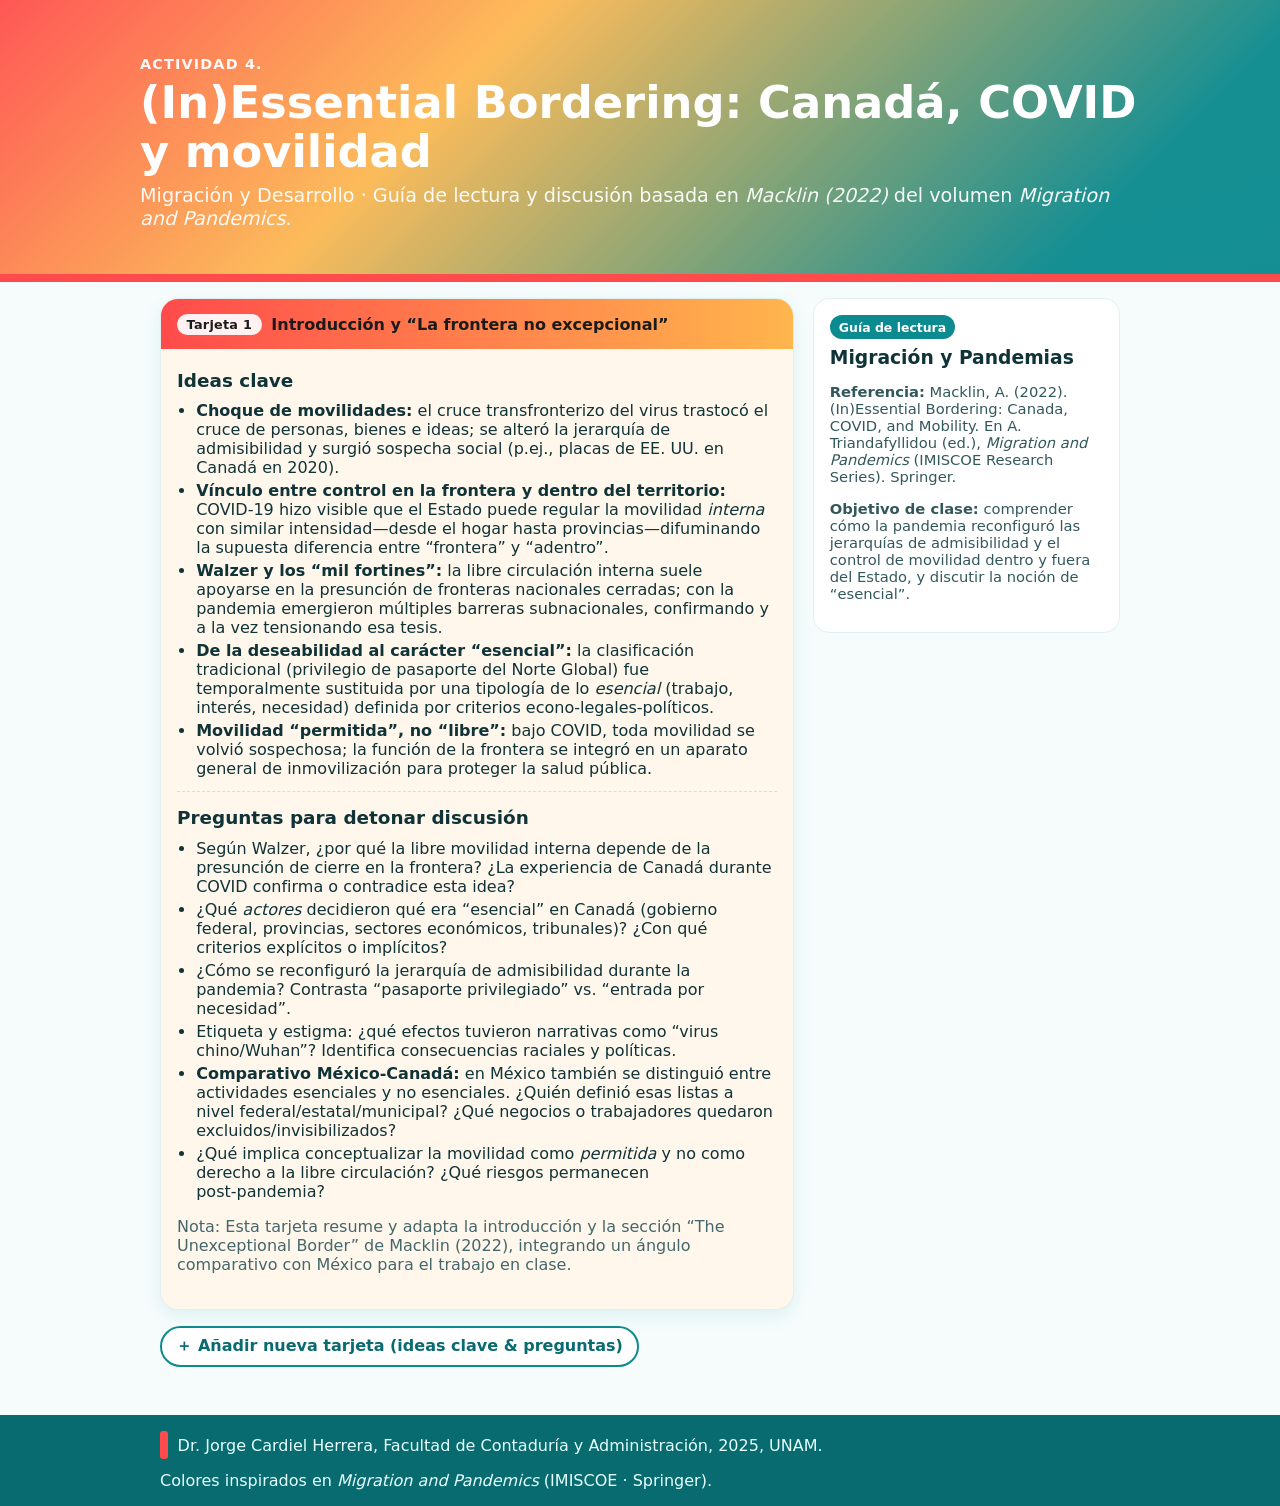
==== index.html @ 2a0f1d70 "index" ====
<!DOCTYPE html>
<html lang="es">
<head>
  <meta charset="utf-8" />
  <meta name="viewport" content="width=device-width, initial-scale=1" />
  <title>Actividad 4 · (In)Essential Bordering: Canadá, COVID y movilidad</title>
  <style>
    :root{
      /* Paleta inspirada en la portada del libro */
      --teal:#0b8a8f; /* fondo principal */
      --teal-dark:#086b6f;
      --sun:#ffb64d;  /* acentos cálidos */
      --coral:#ff4b4b;/* ribete lateral rojo */
      --cream:#fff7ec;/* fondo suave para tarjetas */
      --ink:#103338;  /* texto principal */
    }
    *{box-sizing:border-box}
    html,body{margin:0;padding:0;font-family:system-ui,-apple-system,Segoe UI,Roboto,Helvetica,Arial,sans-serif;color:var(--ink);background:#f6fcfc}
    a{color:var(--teal-dark);text-decoration:none}
    a:hover{text-decoration:underline}

    /* Header */
    header{position:relative;overflow:hidden;color:white}
    .hero{
      padding:3.5rem 1.25rem 2.75rem;
      background: linear-gradient(135deg, rgba(255,75,75,.92), rgba(255,182,77,.90) 35%, rgba(11,138,143,.95) 85%), url('data:image/svg+xml;utf8,<svg xmlns="http://www.w3.org/2000/svg" width="1200" height="400"><defs><linearGradient id="g" x1="0" y1="0" x2="1" y2="1"><stop offset="0%" stop-color="%23ffb64d"/><stop offset="100%" stop-color="%230b8a8f"/></linearGradient></defs><rect width="1200" height="400" fill="url(%23g)" opacity="0.25"/></svg>');
      background-size:cover;
      border-bottom:8px solid var(--coral);
    }
    .hero-inner{max-width:1000px;margin:0 auto}
    .kicker{letter-spacing:.08em;text-transform:uppercase;font-weight:800;font-size:.9rem;opacity:.95}
    .title{margin:.35rem 0 0;font-size:clamp(1.6rem,4.2vw,2.8rem);font-weight:900;line-height:1.1}
    .subtitle{margin:.5rem 0 0;font-size:clamp(1rem,2.3vw,1.2rem);opacity:.95}

    /* Layout */
    .container{max-width:1000px;margin:0 auto;padding:1rem 1.25rem}
    .grid{display:grid;gap:1.2rem}
    @media (min-width:760px){
      .grid{grid-template-columns:repeat(12,1fr)}
      .col-8{grid-column:span 8}
      .col-4{grid-column:span 4}
    }

    /* Card */
    .card{background:var(--cream);border-radius:18px;border:1px solid #e3efef;box-shadow:0 6px 18px rgba(11,138,143,.10);overflow:hidden}
    .card-header{display:flex;align-items:center;gap:.6rem;padding:.9rem 1rem;background:linear-gradient(90deg,var(--coral),var(--sun));color:#1b1b1b;font-weight:800}
    .pill{background:rgba(255,255,255,.92);padding:.2rem .6rem;border-radius:999px;font-size:.8rem;letter-spacing:.02em}
    .card-body{padding:1.1rem 1rem 1.2rem}
    .h3{margin:.2rem 0 .65rem;font-size:1.15rem}
    .muted{color:#44676c}
    ul{margin:.4rem 0 .8rem;padding-left:1.2rem}
    li{margin:.25rem 0}
    .q-list{border-top:1px dashed #cbe3e5;padding-top:.75rem;margin-top:.75rem}

    /* Side panel (meta) */
    .panel{background:white;border:1px solid #e3efef;border-radius:16px;padding:1rem;position:sticky;top:1rem}
    .badge{display:inline-block;background:var(--teal);color:white;border-radius:999px;padding:.28rem .55rem;font-size:.78rem;font-weight:700}
    .meta{font-size:.92rem;color:#33585c}

    /* Footer */
    footer{margin-top:2rem;background:var(--teal-dark);color:#e6ffff}
    .footer-inner{max-width:1000px;margin:0 auto;padding:1rem 1.25rem;display:flex;flex-wrap:wrap;align-items:center;gap:.75rem;justify-content:space-between}
    .brand{display:flex;align-items:center;gap:.6rem}
    .brand .stripe{width:8px;height:28px;background:var(--coral);border-radius:3px}

    /* Add button */
    .add{display:inline-flex;align-items:center;gap:.5rem;border:2px solid var(--teal);border-radius:999px;padding:.5rem .9rem;font-weight:700;background:white}
    .add:hover{background:#ebfffe}
  </style>
</head>
<body>
  <header>
    <div class="hero">
      <div class="hero-inner">
        <div class="kicker">Actividad 4.</div>
        <h1 class="title">(In)Essential Bordering: Canadá, COVID y movilidad</h1>
        <p class="subtitle">Migración y Desarrollo · Guía de lectura y discusión basada en <em>Macklin (2022)</em> del volumen <em>Migration and Pandemics</em>.</p>
      </div>
    </div>
  </header>

  <main class="container">
    <div class="grid">
      <section class="col-8">
        <!-- TARJETA 1 -->
        <article class="card" id="t1">
          <div class="card-header">
            <span class="pill">Tarjeta 1</span>
            Introducción y “La frontera no excepcional”
          </div>
          <div class="card-body">
            <h3 class="h3">Ideas clave</h3>
            <ul>
              <li><strong>Choque de movilidades:</strong> el cruce transfronterizo del virus trastocó el cruce de personas, bienes e ideas; se alteró la jerarquía de admisibilidad y surgió sospecha social (p.ej., placas de EE.&nbsp;UU. en Canadá en 2020).</li>
              <li><strong>Vínculo entre control en la frontera y dentro del territorio:</strong> COVID-19 hizo visible que el Estado puede regular la movilidad <em>interna</em> con similar intensidad—desde el hogar hasta provincias—difuminando la supuesta diferencia entre “frontera” y “adentro”.</li>
              <li><strong>Walzer y los “mil fortines”:</strong> la libre circulación interna suele apoyarse en la presunción de fronteras nacionales cerradas; con la pandemia emergieron múltiples barreras subnacionales, confirmando y a la vez tensionando esa tesis.</li>
              <li><strong>De la deseabilidad al carácter “esencial”:</strong> la clasificación tradicional (privilegio de pasaporte del Norte Global) fue temporalmente sustituida por una tipología de lo <em>esencial</em> (trabajo, interés, necesidad) definida por criterios econo‑legales‑políticos.</li>
              <li><strong>Movilidad “permitida”, no “libre”:</strong> bajo COVID, toda movilidad se volvió sospechosa; la función de la frontera se integró en un aparato general de inmovilización para proteger la salud pública.</li>
            </ul>

            <div class="q-list">
              <h3 class="h3">Preguntas para detonar discusión</h3>
              <ul>
                <li>Según Walzer, ¿por qué la libre movilidad interna depende de la presunción de cierre en la frontera? ¿La experiencia de Canadá durante COVID confirma o contradice esta idea?</li>
                <li>¿Qué <em>actores</em> decidieron qué era “esencial” en Canadá (gobierno federal, provincias, sectores económicos, tribunales)? ¿Con qué criterios explícitos o implícitos?</li>
                <li>¿Cómo se reconfiguró la jerarquía de admisibilidad durante la pandemia? Contrasta “pasaporte privilegiado” vs. “entrada por necesidad”.</li>
                <li>Etiqueta y estigma: ¿qué efectos tuvieron narrativas como “virus chino/Wuhan”? Identifica consecuencias raciales y políticas.</li>
                <li><strong>Comparativo México‑Canadá:</strong> en México también se distinguió entre actividades esenciales y no esenciales. ¿Quién definió esas listas a nivel federal/estatal/municipal? ¿Qué negocios o trabajadores quedaron excluidos/invisibilizados?</li>
                <li>¿Qué implica conceptualizar la movilidad como <em>permitida</em> y no como derecho a la libre circulación? ¿Qué riesgos permanecen post‑pandemia?</li>
              </ul>
            </div>

            <p class="muted">Nota: Esta tarjeta resume y adapta la introducción y la sección “The Unexceptional Border” de Macklin (2022), integrando un ángulo comparativo con México para el trabajo en clase.</p>
          </div>
        </article>

        <p style="margin:1rem 0 0"><a class="add" href="#">＋ Añadir nueva tarjeta (ideas clave & preguntas)</a></p>
      </section>

      <aside class="col-4">
        <div class="panel">
          <span class="badge">Guía de lectura</span>
          <h3 style="margin:.5rem 0 0">Migración y Pandemias</h3>
          <p class="meta"><strong>Referencia:</strong> Macklin, A. (2022). (In)Essential Bordering: Canada, COVID, and Mobility. En A. Triandafyllidou (ed.), <em>Migration and Pandemics</em> (IMISCOE Research Series). Springer.</p>
          <p class="meta"><strong>Objetivo de clase:</strong> comprender cómo la pandemia reconfiguró las jerarquías de admisibilidad y el control de movilidad dentro y fuera del Estado, y discutir la noción de “esencial”.</p>
        </div>
      </aside>
    </div>
  </main>

  <footer>
    <div class="footer-inner">
      <div class="brand"><span class="stripe"></span>
        <div>Dr. Jorge Cardiel Herrera, Facultad de Contaduría y Administración, 2025, UNAM.</div>
      </div>
      <div>Colores inspirados en <em>Migration and Pandemics</em> (IMISCOE · Springer).</div>
    </div>
  </footer>
</body>
</html>
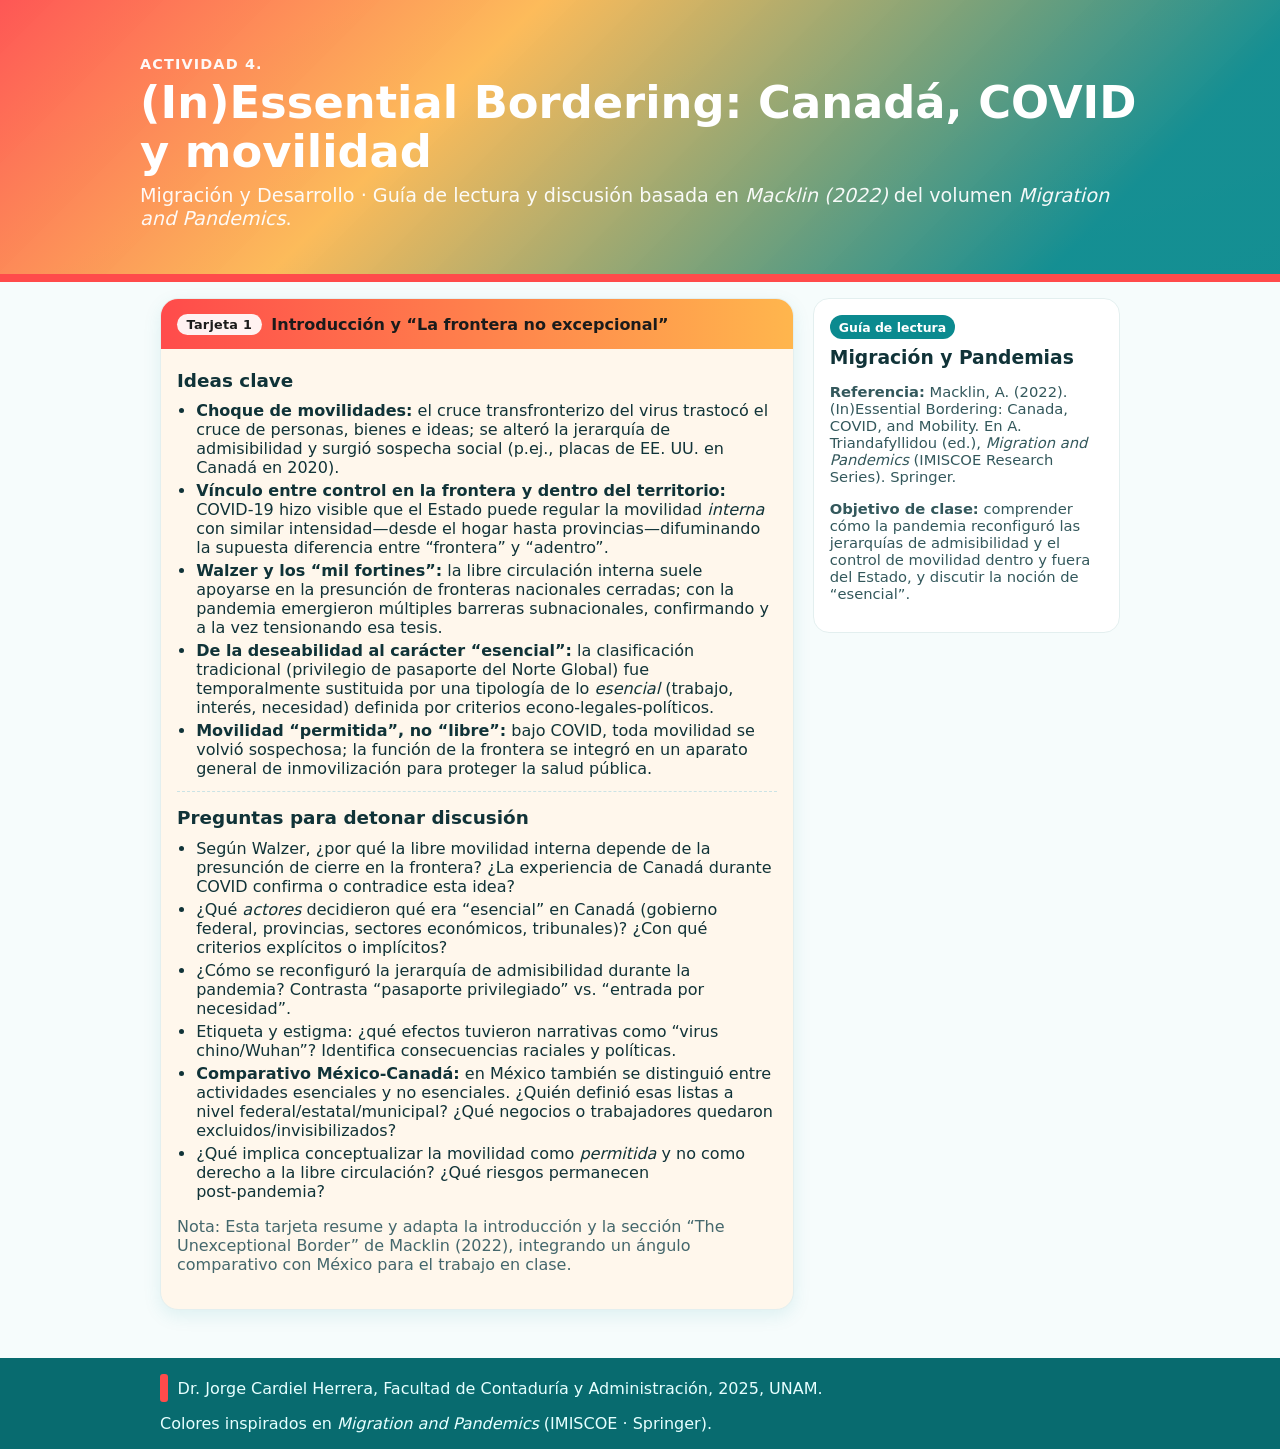
==== commit 8af1a27c: "index2" ====
--- a/index.html
+++ b/index.html
@@ -113,8 +113,6 @@
             <p class="muted">Nota: Esta tarjeta resume y adapta la introducción y la sección “The Unexceptional Border” de Macklin (2022), integrando un ángulo comparativo con México para el trabajo en clase.</p>
           </div>
         </article>
-
-        <p style="margin:1rem 0 0"><a class="add" href="#">＋ Añadir nueva tarjeta (ideas clave & preguntas)</a></p>
       </section>
 
       <aside class="col-4">
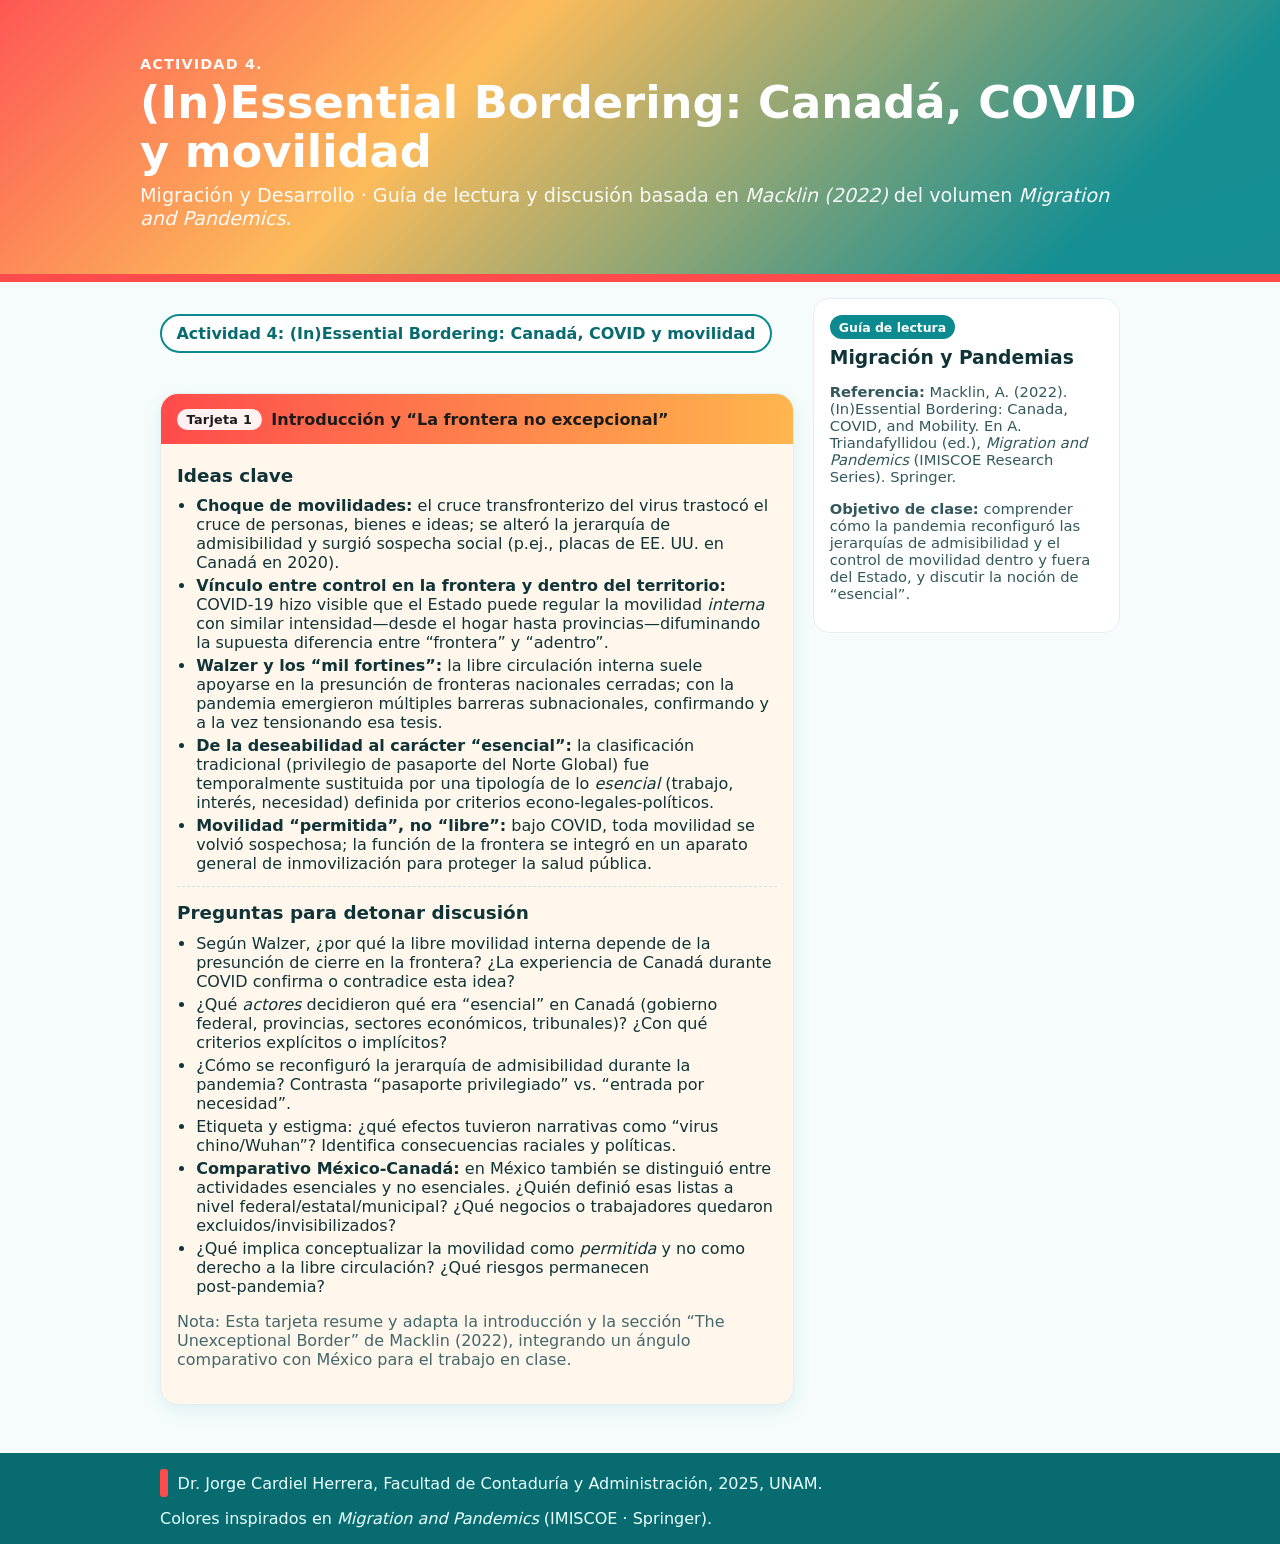
==== commit c08d4304: "maravilla" ====
--- a/index.html
+++ b/index.html
@@ -82,6 +82,12 @@
   <main class="container">
     <div class="grid">
       <section class="col-8">
+        <!-- Enlace a la actividad 4 modo presentación -->
+        <p>
+          <a href="4inessential/index.html" class="add" style="margin-bottom:1.5rem;display:inline-block;">
+            Actividad 4: (In)Essential Bordering: Canadá, COVID y movilidad
+          </a>
+        </p>
         <!-- TARJETA 1 -->
         <article class="card" id="t1">
           <div class="card-header">
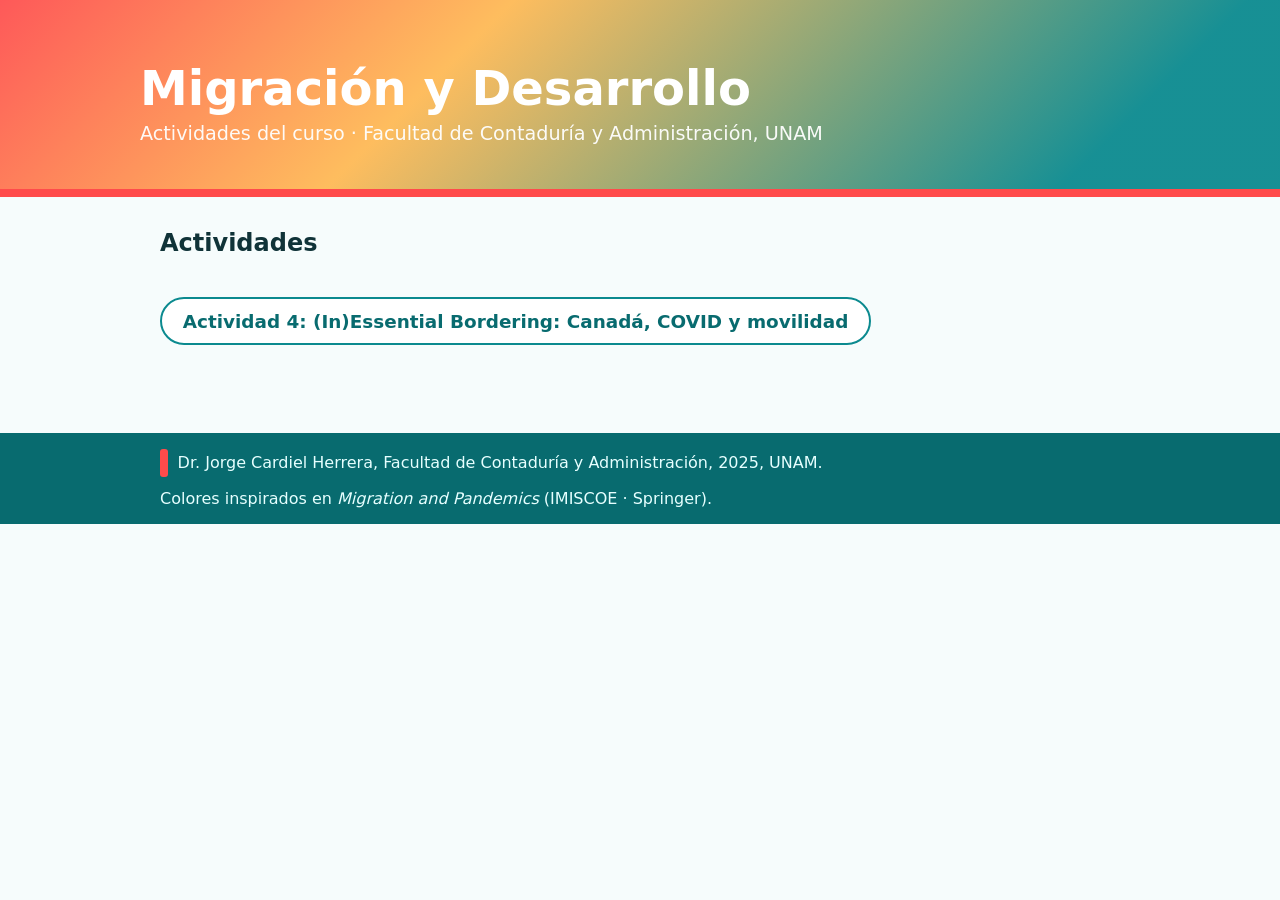
==== commit 3b77edb5: "pusimos index principal" ====
--- a/index.html
+++ b/index.html
@@ -3,133 +3,61 @@
 <head>
   <meta charset="utf-8" />
   <meta name="viewport" content="width=device-width, initial-scale=1" />
-  <title>Actividad 4 · (In)Essential Bordering: Canadá, COVID y movilidad</title>
+  <title>Migración y Desarrollo · Actividades del curso</title>
   <style>
     :root{
-      /* Paleta inspirada en la portada del libro */
-      --teal:#0b8a8f; /* fondo principal */
+      --teal:#0b8a8f;
       --teal-dark:#086b6f;
-      --sun:#ffb64d;  /* acentos cálidos */
-      --coral:#ff4b4b;/* ribete lateral rojo */
-      --cream:#fff7ec;/* fondo suave para tarjetas */
-      --ink:#103338;  /* texto principal */
+      --sun:#ffb64d;
+      --coral:#ff4b4b;
+      --cream:#fff7ec;
+      --ink:#103338;
     }
     *{box-sizing:border-box}
     html,body{margin:0;padding:0;font-family:system-ui,-apple-system,Segoe UI,Roboto,Helvetica,Arial,sans-serif;color:var(--ink);background:#f6fcfc}
     a{color:var(--teal-dark);text-decoration:none}
     a:hover{text-decoration:underline}
-
-    /* Header */
     header{position:relative;overflow:hidden;color:white}
     .hero{
       padding:3.5rem 1.25rem 2.75rem;
-      background: linear-gradient(135deg, rgba(255,75,75,.92), rgba(255,182,77,.90) 35%, rgba(11,138,143,.95) 85%), url('data:image/svg+xml;utf8,<svg xmlns="http://www.w3.org/2000/svg" width="1200" height="400"><defs><linearGradient id="g" x1="0" y1="0" x2="1" y2="1"><stop offset="0%" stop-color="%23ffb64d"/><stop offset="100%" stop-color="%230b8a8f"/></linearGradient></defs><rect width="1200" height="400" fill="url(%23g)" opacity="0.25"/></svg>');
+      background: linear-gradient(135deg, rgba(255,75,75,.92), rgba(255,182,77,.90) 35%, rgba(11,138,143,.95) 85%);
       background-size:cover;
       border-bottom:8px solid var(--coral);
     }
     .hero-inner{max-width:1000px;margin:0 auto}
-    .kicker{letter-spacing:.08em;text-transform:uppercase;font-weight:800;font-size:.9rem;opacity:.95}
-    .title{margin:.35rem 0 0;font-size:clamp(1.6rem,4.2vw,2.8rem);font-weight:900;line-height:1.1}
+    .title{margin:.35rem 0 0;font-size:clamp(2rem,5vw,3rem);font-weight:900;line-height:1.1}
     .subtitle{margin:.5rem 0 0;font-size:clamp(1rem,2.3vw,1.2rem);opacity:.95}
-
-    /* Layout */
-    .container{max-width:1000px;margin:0 auto;padding:1rem 1.25rem}
-    .grid{display:grid;gap:1.2rem}
-    @media (min-width:760px){
-      .grid{grid-template-columns:repeat(12,1fr)}
-      .col-8{grid-column:span 8}
-      .col-4{grid-column:span 4}
-    }
-
-    /* Card */
-    .card{background:var(--cream);border-radius:18px;border:1px solid #e3efef;box-shadow:0 6px 18px rgba(11,138,143,.10);overflow:hidden}
-    .card-header{display:flex;align-items:center;gap:.6rem;padding:.9rem 1rem;background:linear-gradient(90deg,var(--coral),var(--sun));color:#1b1b1b;font-weight:800}
-    .pill{background:rgba(255,255,255,.92);padding:.2rem .6rem;border-radius:999px;font-size:.8rem;letter-spacing:.02em}
-    .card-body{padding:1.1rem 1rem 1.2rem}
-    .h3{margin:.2rem 0 .65rem;font-size:1.15rem}
-    .muted{color:#44676c}
-    ul{margin:.4rem 0 .8rem;padding-left:1.2rem}
-    li{margin:.25rem 0}
-    .q-list{border-top:1px dashed #cbe3e5;padding-top:.75rem;margin-top:.75rem}
-
-    /* Side panel (meta) */
-    .panel{background:white;border:1px solid #e3efef;border-radius:16px;padding:1rem;position:sticky;top:1rem}
-    .badge{display:inline-block;background:var(--teal);color:white;border-radius:999px;padding:.28rem .55rem;font-size:.78rem;font-weight:700}
-    .meta{font-size:.92rem;color:#33585c}
-
-    /* Footer */
+    .container{max-width:1000px;margin:0 auto;padding:2rem 1.25rem}
+    .activity-list{margin:2.5rem 0 0 0;padding:0;list-style:none;}
+    .activity-list li{margin-bottom:1.5rem;}
+    .activity-link{display:inline-flex;align-items:center;gap:.5rem;border:2px solid var(--teal);border-radius:999px;padding:.7rem 1.3rem;font-weight:700;background:white;font-size:1.15rem;}
+    .activity-link:hover{background:#ebfffe}
     footer{margin-top:2rem;background:var(--teal-dark);color:#e6ffff}
     .footer-inner{max-width:1000px;margin:0 auto;padding:1rem 1.25rem;display:flex;flex-wrap:wrap;align-items:center;gap:.75rem;justify-content:space-between}
     .brand{display:flex;align-items:center;gap:.6rem}
     .brand .stripe{width:8px;height:28px;background:var(--coral);border-radius:3px}
-
-    /* Add button */
-    .add{display:inline-flex;align-items:center;gap:.5rem;border:2px solid var(--teal);border-radius:999px;padding:.5rem .9rem;font-weight:700;background:white}
-    .add:hover{background:#ebfffe}
   </style>
 </head>
 <body>
   <header>
     <div class="hero">
       <div class="hero-inner">
-        <div class="kicker">Actividad 4.</div>
-        <h1 class="title">(In)Essential Bordering: Canadá, COVID y movilidad</h1>
-        <p class="subtitle">Migración y Desarrollo · Guía de lectura y discusión basada en <em>Macklin (2022)</em> del volumen <em>Migration and Pandemics</em>.</p>
+        <h1 class="title">Migración y Desarrollo</h1>
+        <p class="subtitle">Actividades del curso · Facultad de Contaduría y Administración, UNAM</p>
       </div>
     </div>
   </header>
 
   <main class="container">
-    <div class="grid">
-      <section class="col-8">
-        <!-- Enlace a la actividad 4 modo presentación -->
-        <p>
-          <a href="4inessential/index.html" class="add" style="margin-bottom:1.5rem;display:inline-block;">
-            Actividad 4: (In)Essential Bordering: Canadá, COVID y movilidad
-          </a>
-        </p>
-        <!-- TARJETA 1 -->
-        <article class="card" id="t1">
-          <div class="card-header">
-            <span class="pill">Tarjeta 1</span>
-            Introducción y “La frontera no excepcional”
-          </div>
-          <div class="card-body">
-            <h3 class="h3">Ideas clave</h3>
-            <ul>
-              <li><strong>Choque de movilidades:</strong> el cruce transfronterizo del virus trastocó el cruce de personas, bienes e ideas; se alteró la jerarquía de admisibilidad y surgió sospecha social (p.ej., placas de EE.&nbsp;UU. en Canadá en 2020).</li>
-              <li><strong>Vínculo entre control en la frontera y dentro del territorio:</strong> COVID-19 hizo visible que el Estado puede regular la movilidad <em>interna</em> con similar intensidad—desde el hogar hasta provincias—difuminando la supuesta diferencia entre “frontera” y “adentro”.</li>
-              <li><strong>Walzer y los “mil fortines”:</strong> la libre circulación interna suele apoyarse en la presunción de fronteras nacionales cerradas; con la pandemia emergieron múltiples barreras subnacionales, confirmando y a la vez tensionando esa tesis.</li>
-              <li><strong>De la deseabilidad al carácter “esencial”:</strong> la clasificación tradicional (privilegio de pasaporte del Norte Global) fue temporalmente sustituida por una tipología de lo <em>esencial</em> (trabajo, interés, necesidad) definida por criterios econo‑legales‑políticos.</li>
-              <li><strong>Movilidad “permitida”, no “libre”:</strong> bajo COVID, toda movilidad se volvió sospechosa; la función de la frontera se integró en un aparato general de inmovilización para proteger la salud pública.</li>
-            </ul>
-
-            <div class="q-list">
-              <h3 class="h3">Preguntas para detonar discusión</h3>
-              <ul>
-                <li>Según Walzer, ¿por qué la libre movilidad interna depende de la presunción de cierre en la frontera? ¿La experiencia de Canadá durante COVID confirma o contradice esta idea?</li>
-                <li>¿Qué <em>actores</em> decidieron qué era “esencial” en Canadá (gobierno federal, provincias, sectores económicos, tribunales)? ¿Con qué criterios explícitos o implícitos?</li>
-                <li>¿Cómo se reconfiguró la jerarquía de admisibilidad durante la pandemia? Contrasta “pasaporte privilegiado” vs. “entrada por necesidad”.</li>
-                <li>Etiqueta y estigma: ¿qué efectos tuvieron narrativas como “virus chino/Wuhan”? Identifica consecuencias raciales y políticas.</li>
-                <li><strong>Comparativo México‑Canadá:</strong> en México también se distinguió entre actividades esenciales y no esenciales. ¿Quién definió esas listas a nivel federal/estatal/municipal? ¿Qué negocios o trabajadores quedaron excluidos/invisibilizados?</li>
-                <li>¿Qué implica conceptualizar la movilidad como <em>permitida</em> y no como derecho a la libre circulación? ¿Qué riesgos permanecen post‑pandemia?</li>
-              </ul>
-            </div>
-
-            <p class="muted">Nota: Esta tarjeta resume y adapta la introducción y la sección “The Unexceptional Border” de Macklin (2022), integrando un ángulo comparativo con México para el trabajo en clase.</p>
-          </div>
-        </article>
-      </section>
-
-      <aside class="col-4">
-        <div class="panel">
-          <span class="badge">Guía de lectura</span>
-          <h3 style="margin:.5rem 0 0">Migración y Pandemias</h3>
-          <p class="meta"><strong>Referencia:</strong> Macklin, A. (2022). (In)Essential Bordering: Canada, COVID, and Mobility. En A. Triandafyllidou (ed.), <em>Migration and Pandemics</em> (IMISCOE Research Series). Springer.</p>
-          <p class="meta"><strong>Objetivo de clase:</strong> comprender cómo la pandemia reconfiguró las jerarquías de admisibilidad y el control de movilidad dentro y fuera del Estado, y discutir la noción de “esencial”.</p>
-        </div>
-      </aside>
-    </div>
+    <h2 style="margin-top:0;">Actividades</h2>
+    <ul class="activity-list">
+      <li>
+        <a href="4inessential/index.html" class="activity-link">
+          Actividad 4: (In)Essential Bordering: Canadá, COVID y movilidad
+        </a>
+      </li>
+      <!-- Aquí puedes agregar más actividades en el futuro -->
+    </ul>
   </main>
 
   <footer>
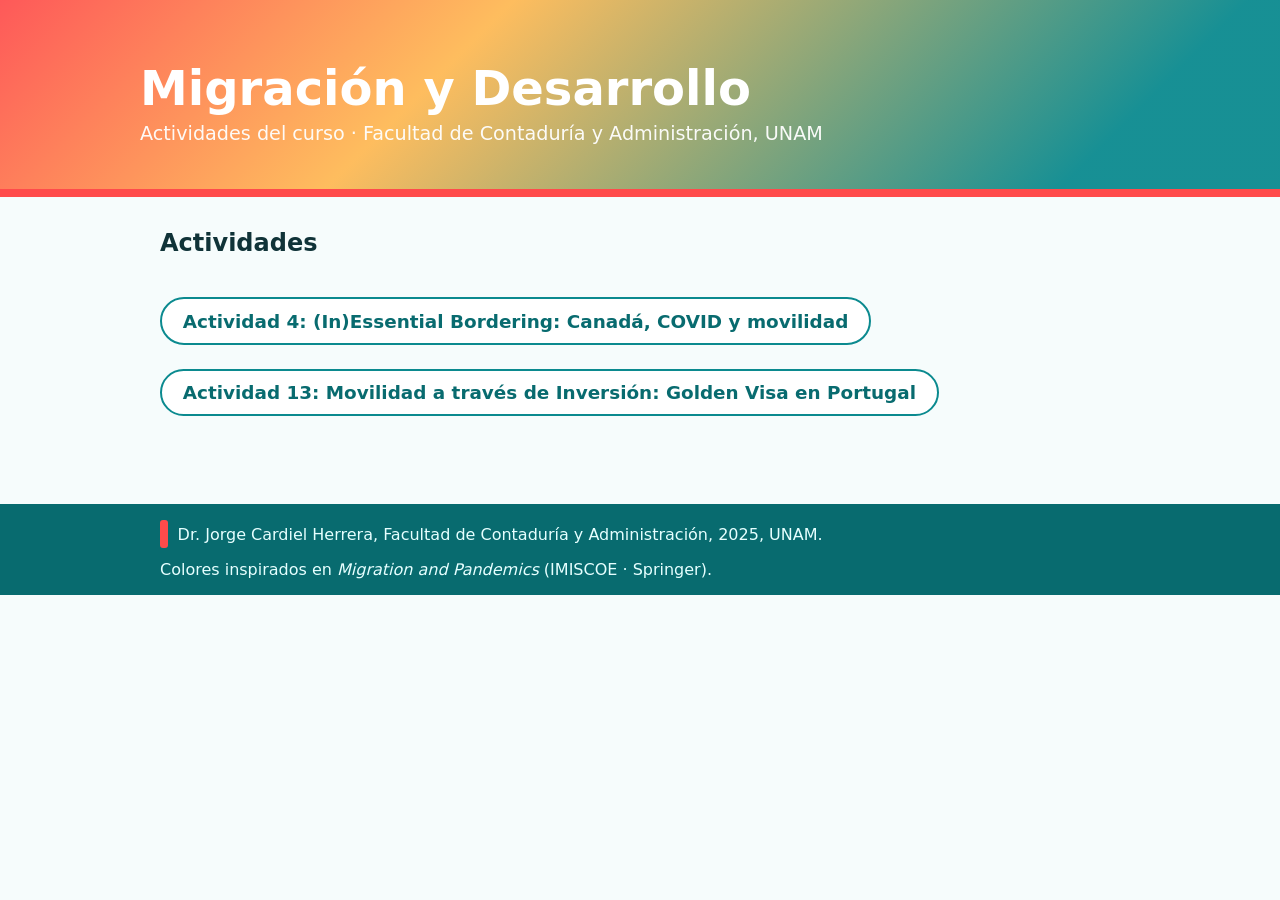
==== commit 4bdc5e3b: "link a la actividad 13" ====
--- a/index.html
+++ b/index.html
@@ -56,6 +56,11 @@
           Actividad 4: (In)Essential Bordering: Canadá, COVID y movilidad
         </a>
       </li>
+      <li>
+        <a href="13golden_visa/index.html" class="activity-link">
+          Actividad 13: Movilidad a través de Inversión: Golden Visa en Portugal
+        </a>
+      </li>
       <!-- Aquí puedes agregar más actividades en el futuro -->
     </ul>
   </main>
